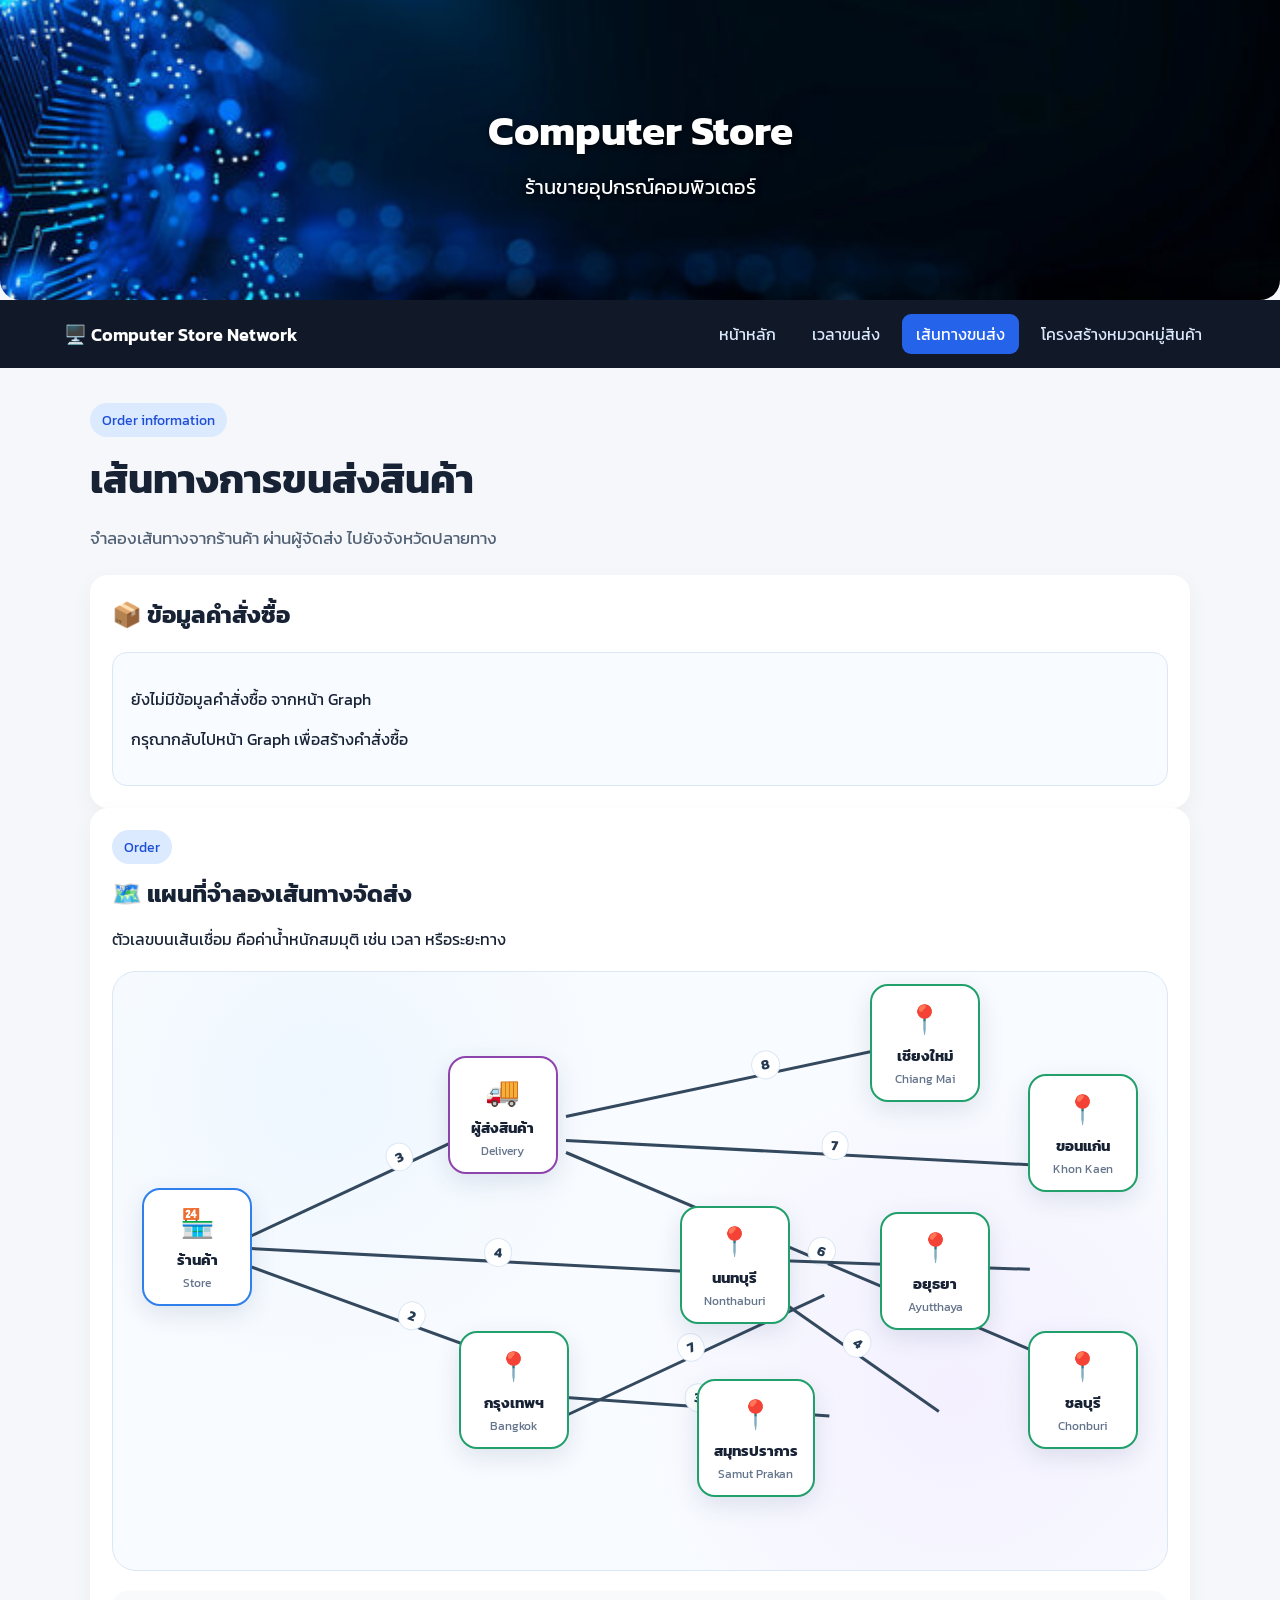
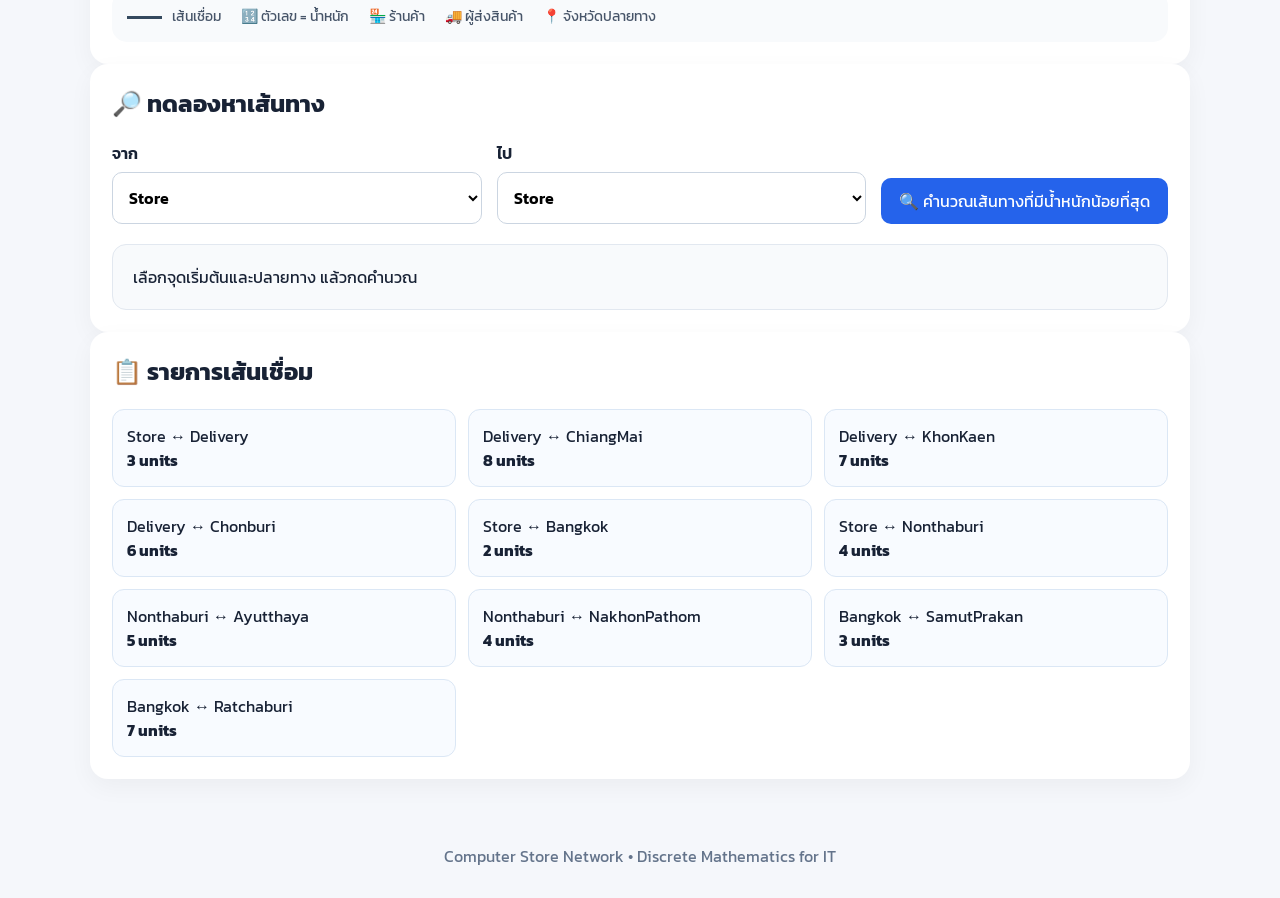
==== weighted.html @ 3d140531 "Add files via upload" ====
<!DOCTYPE html>
<html lang="th">

<head>
    <meta charset="UTF-8">

    <meta
        name="viewport"
        content="width=device-width, initial-scale=1.0">

    <title>Computer Store Network</title>

    <link rel="stylesheet" href="style.css">

    <script src="script.js" defer></script>
</head>


<body>
  <section class="hero-banner">
    <img src="img/bg.jpg" alt="Computer Store">
    <div class="hero-content">
        <h1>Computer Store</h1>
        <p>ร้านขายอุปกรณ์คอมพิวเตอร์</p>
    </div>
</section>
<header>

    <div class="brand">
        🖥️ Computer Store Network
    </div>

    <nav>
<a href="index.html">หน้าหลัก</a>  
    <a href="path graph.html">เวลาขนส่ง</a>
      <a class="active" href="weighted.html">เส้นทางขนส่ง</a>
    <a href="product tree.html">โครงสร้างหมวดหมู่สินค้า</a>
    </nav>

</header>


<main class="container">


    <!-- =========================================
         PAGE TITLE
         ========================================= -->

    <section class="page-title">

        <span class="badge">
            Order information
        </span>

        <h1>
            เส้นทางการขนส่งสินค้า
        </h1>

        <p>
            จำลองเส้นทางจากร้านค้า
            ผ่านผู้จัดส่ง
            ไปยังจังหวัดปลายทาง
        </p>

    </section>



    <!-- =========================================
         ORDER INFORMATION
         ========================================= -->

    <section class="panel">

        <h2>
            📦 ข้อมูลคำสั่งซื้อ
        </h2>

        <div
            id="orderInfo"
            class="order-info">

            <p>
                ยังไม่มีข้อมูลคำสั่งซื้อ
                จากหน้า Graph
            </p>

            <p>
                กรุณากลับไปหน้า Graph
                เพื่อสร้างคำสั่งซื้อ
            </p>

        </div>

    </section>



    <!-- =========================================
         WEIGHTED GRAPH
         ========================================= -->

    <section class="panel">

        <div class="weighted-title">

            <div>

                <span class="badge">
                    Order 
                </span>

                <h2>
                    🗺️ แผนที่จำลองเส้นทางจัดส่ง
                </h2>

                <p>
                    ตัวเลขบนเส้นเชื่อม
                    คือค่าน้ำหนักสมมุติ
                    เช่น เวลา หรือระยะทาง
                </p>

            </div>

        </div>


        <div class="weighted-map">


            <!-- STORE -->

            <div
                class="weighted-node store-node"
                style="left: 8%; top: 46%;">

                <div class="weighted-icon">
                    🏪
                </div>

                <strong>
                    ร้านค้า
                </strong>

                <small>
                    Store
                </small>

            </div>



            <!-- DELIVERY -->

            <div
                class="weighted-node delivery-node"
                style="left: 37%; top: 24%;">

                <div class="weighted-icon">
                    🚚
                </div>

                <strong>
                    ผู้ส่งสินค้า
                </strong>

                <small>
                    Delivery
                </small>

            </div>



            <!-- BANGKOK -->

            <div
                class="weighted-node province-node"
                style="left: 38%; top: 70%;">

                <div class="weighted-icon">
                    📍
                </div>

                <strong>
                    กรุงเทพฯ
                </strong>

                <small>
                    Bangkok
                </small>

            </div>



            <!-- NONTHABURI -->

            <div
                class="weighted-node province-node"
                style="left: 59%; top: 49%;">

                <div class="weighted-icon">
                    📍
                </div>

                <strong>
                    นนทบุรี
                </strong>

                <small>
                    Nonthaburi
                </small>

            </div>



            <!-- SAMUT PRAKAN -->

            <div
                class="weighted-node province-node"
                style="left: 61%; top: 78%;">

                <div class="weighted-icon">
                    📍
                </div>

                <strong>
                    สมุทรปราการ
                </strong>

                <small>
                    Samut Prakan
                </small>

            </div>



            <!-- AYUTTHAYA -->

            <div
                class="weighted-node province-node"
                style="left: 78%; top: 50%;">

                <div class="weighted-icon">
                    📍
                </div>

                <strong>
                    อยุธยา
                </strong>

                <small>
                    Ayutthaya
                </small>

            </div>



            <!-- CHIANG MAI -->

            <div
                class="weighted-node province-node"
                style="left: 77%; top: 12%;">

                <div class="weighted-icon">
                    📍
                </div>

                <strong>
                    เชียงใหม่
                </strong>

                <small>
                    Chiang Mai
                </small>

            </div>



            <!-- KHON KAEN -->

            <div
                class="weighted-node province-node"
                style="left: 92%; top: 27%;">

                <div class="weighted-icon">
                    📍
                </div>

                <strong>
                    ขอนแก่น
                </strong>

                <small>
                    Khon Kaen
                </small>

            </div>



            <!-- CHONBURI -->

            <div
                class="weighted-node province-node"
                style="left: 92%; top: 70%;">

                <div class="weighted-icon">
                    📍
                </div>

                <strong>
                    ชลบุรี
                </strong>

                <small>
                    Chonburi
                </small>

            </div>



            <!-- EDGES -->

            <div
                class="weighted-edge edge-store-delivery">

                <span>
                    3
                </span>

            </div>


            <div
                class="weighted-edge edge-delivery-chiangmai">

                <span>
                    8
                </span>

            </div>


            <div
                class="weighted-edge edge-delivery-khonkaen">

                <span>
                    7
                </span>

            </div>


            <div
                class="weighted-edge edge-delivery-chonburi">

                <span>
                    6
                </span>

            </div>


            <div
                class="weighted-edge edge-store-bangkok">

                <span>
                    2
                </span>

            </div>


            <div
                class="weighted-edge edge-store-nonthaburi">

                <span>
                    4
                </span>

            </div>


            <div
                class="weighted-edge edge-nonthaburi-ayutthaya">

                <span>
                    5
                </span>

            </div>


            <div
                class="weighted-edge edge-nonthaburi-nakhon">

                <span>
                    4
                </span>

            </div>


            <div
                class="weighted-edge edge-bangkok-samut">

                <span>
                    3
                </span>

            </div>


            <div
                class="weighted-edge edge-bangkok-ratcha">

                <span>
                    7
                </span>

            </div>


        </div>


        <!-- LEGEND -->

        <div class="weighted-legend">

            <div>
                <span class="legend-line"></span>
                เส้นเชื่อม
            </div>

            <div>
                🔢 ตัวเลข = น้ำหนัก
            </div>

            <div>
                🏪 ร้านค้า
            </div>

            <div>
                🚚 ผู้ส่งสินค้า
            </div>

            <div>
                📍 จังหวัดปลายทาง
            </div>

        </div>

    </section>



    <!-- =========================================
         SHORTEST PATH
         ========================================= -->

    <section class="panel">

        <h2>
            🔎 ทดลองหาเส้นทาง
        </h2>

        <div class="weighted-controls">

            <label>

                จาก

                <select id="weightStart">
                </select>

            </label>


            <label>

                ไป

                <select id="weightEnd">
                </select>

            </label>

            <button
                type="button"
                class="btn"
                onclick="runShortestPath()">

                🔍 คำนวณเส้นทางที่มีน้ำหนักน้อยที่สุด

            </button>

        </div>


        <div
            id="weightResult"
            class="result">

            เลือกจุดเริ่มต้นและปลายทาง
            แล้วกดคำนวณ

        </div>

    </section>



    <!-- =========================================
         EDGE LIST
         ========================================= -->

    <section class="panel">

        <h2>
            📋 รายการเส้นเชื่อม
        </h2>

        <div
            id="weightList"
            class="weight-list">

        </div>

    </section>


</main>


<footer>

    Computer Store Network
    • Discrete Mathematics for IT

</footer>


</body>

</html>
---- style.css ----
@import url('https://fonts.googleapis.com/css2?family=Kanit:wght@300;400;500;600;700&display=swap');
*{box-sizing:border-box}body{margin:0;font-family:'Kanit',sans-serif;background:#f5f7fb;color:#182235}header{background:#111827;color:white;padding:14px 5%;display:flex;align-items:center;justify-content:space-between;gap:20px;position:sticky;top:0;z-index:10}.brand{font-weight:600;font-size:1.15rem}nav{display:flex;gap:8px;flex-wrap:wrap}nav a{color:#dbeafe;text-decoration:none;padding:8px 14px;border-radius:9px}nav a:hover,nav a.active{background:#2563eb;color:white}.container{width:min(1100px,92%);margin:35px auto}.hero{display:grid;grid-template-columns:1.5fr 1fr;gap:28px;align-items:center;padding:40px;border-radius:24px;background:linear-gradient(135deg,#dbeafe,#eff6ff);margin-bottom:35px}h1{font-size:2.5rem;margin:12px 0}h2{margin-top:0}.hero p,.page-title p{color:#526174;font-size:1.05rem}.badge{display:inline-block;background:#dbeafe;color:#1d4ed8;padding:6px 12px;border-radius:999px;font-size:.9rem}.hero-card{min-height:230px;border-radius:22px;background:white;box-shadow:0 12px 30px #00000012;display:grid;place-content:center;text-align:center;font-size:4rem}.hero-card strong{font-size:1.3rem}.hero-card small{font-size:.9rem;color:#64748b}.actions{display:flex;gap:12px;margin-top:25px;flex-wrap:wrap}.btn{border:0;border-radius:10px;background:#2563eb;color:white;padding:11px 18px;font:inherit;cursor:pointer;text-decoration:none;display:inline-block}.btn:hover{filter:brightness(.93)}.btn.secondary{background:#475569}.grid{display:grid;grid-template-columns:repeat(4,1fr);gap:18px}.card,.panel{background:white;border-radius:18px;padding:22px;box-shadow:0 8px 25px #0000000b}.product-icon{font-size:3rem}.card h3{margin:8px 0}.card p{color:#64748b}.page-title{margin-bottom:24px}.controls{display:flex;align-items:end;gap:14px;flex-wrap:wrap}.controls label{display:flex;flex-direction:column;gap:6px;font-weight:500}select{padding:10px 12px;border:1px solid #cbd5e1;border-radius:9px;background:white;font:inherit;min-width:180px}.result{margin-top:20px;background:#f1f5f9;padding:18px;border-radius:12px;min-height:58px}.network-map{margin-top:20px;display:grid;grid-template-columns:repeat(3,1fr);gap:12px}.node{padding:18px;text-align:center;border:2px solid #bfdbfe;border-radius:14px;background:#eff6ff}.weight-list{display:grid;grid-template-columns:repeat(3,1fr);gap:10px}.edge{background:#f8fafc;border:1px solid #e2e8f0;padding:12px;border-radius:10px}.tree-controls{display:flex;gap:10px;margin-bottom:20px}.tree-view{display:flex;flex-direction:column;align-items:center;gap:8px}.tree-level{display:flex;justify-content:center;gap:12px;flex-wrap:wrap}.tree-node{background:#eff6ff;border:2px solid #93c5fd;border-radius:12px;padding:10px 16px;min-width:120px;text-align:center}.tree-node.root{background:#dbeafe;border-color:#2563eb;font-weight:600}.footer,footer{text-align:center;color:#64748b;padding:30px} @media(max-width:800px){.hero{grid-template-columns:1fr}.grid{grid-template-columns:repeat(2,1fr)}.network-map,.weight-list{grid-template-columns:1fr 1fr}}@media(max-width:520px){header{flex-direction:column;align-items:flex-start}.grid{grid-template-columns:1fr}.network-map,.weight-list{grid-template-columns:1fr}h1{font-size:2rem}}
/* =========================
   PRODUCT ORDER
========================= */

.product-row {
    display: flex;
    align-items: end;
    gap: 15px;
    padding: 15px;
    margin-bottom: 12px;
    background: #f8fafc;
    border: 1px solid #e2e8f0;
    border-radius: 14px;
}

.product-row label {
    flex: 1;
}

.product-row select,
.product-row input {
    width: 100%;
    margin-top: 6px;
    padding: 10px 12px;
    border: 1px solid #cbd5e1;
    border-radius: 8px;
    background: white;
}

.product-row input {
    box-sizing: border-box;
}

.remove-product {
    border: none;
    background: #fee2e2;
    color: #dc2626;
    padding: 11px 14px;
    border-radius: 8px;
    cursor: pointer;
}

.remove-product:hover {
    background: #fecaca;
}


/* =========================
   ORDER OPTIONS
========================= */

.order-options {
    display: grid;
    grid-template-columns: 1fr 1fr;
    gap: 20px;
    margin: 20px 0;
}

.order-options label {
    display: flex;
    flex-direction: column;
    gap: 7px;
}

.order-options select {
    padding: 12px;
    border: 1px solid #cbd5e1;
    border-radius: 8px;
    background: white;
}


/* =========================
   SECONDARY BUTTON
========================= */

.secondary-btn {
    margin-bottom: 20px;
    background: #64748b;
}


/* =========================
   RESULT
========================= */

.result {
    margin-top: 20px;
    padding: 20px;
    background: #f8fafc;
    border-radius: 14px;
    border: 1px solid #e2e8f0;
}

.result ul {
    padding-left: 25px;
}

.result li {
    margin-bottom: 5px;
}


/* =========================
   RESPONSIVE
========================= */

@media (max-width: 700px) {

    .product-row {
        flex-direction: column;
        align-items: stretch;
    }

    .order-options {
        grid-template-columns: 1fr;
    }

}
/* =========================================================
   WEIGHTED GRAPH
   ========================================================= */

.weighted-title {
    margin-bottom: 20px;
}

.weighted-title h2 {
    margin: 12px 0 6px;
}


/* =========================================================
   MAP
   ========================================================= */

.weighted-map {

    position: relative;

    width: 100%;

    min-height: 600px;

    overflow: hidden;

    border-radius: 24px;

    border: 1px solid #dbe7f5;

    background:
        radial-gradient(
            circle at 20% 20%,
            #eef7ff 0,
            transparent 30%
        ),
        radial-gradient(
            circle at 80% 70%,
            #f4f0ff 0,
            transparent 35%
        ),
        #f8fbff;

}


/* =========================================================
   NODE
   ========================================================= */

.weighted-node {

    position: absolute;

    transform: translate(-50%, -50%);

    min-width: 110px;

    padding: 12px 15px;

    text-align: center;

    border-radius: 18px;

    background: white;

    border: 2px solid #dbe7f5;

    box-shadow:
        0 8px 25px rgba(
            30,
            60,
            100,
            0.12
        );

    z-index: 5;

}


.weighted-node strong {

    display: block;

    font-size: 15px;

}


.weighted-node small {

    display: block;

    margin-top: 3px;

    color: #64748b;

    font-size: 12px;

}


.weighted-icon {

    font-size: 28px;

    margin-bottom: 4px;

}


/* STORE */

.store-node {

    border-color: #2f80ed;

}


/* DELIVERY */

.delivery-node {

    border-color: #8e44ad;

}


/* PROVINCE */

.province-node {

    border-color: #22a06b;

}


/* =========================================================
   EDGES
   ========================================================= */

.weighted-edge {

    position: absolute;

    height: 3px;

    background: #34495e;

    transform-origin: left center;

    z-index: 2;

}


.weighted-edge span {

    position: absolute;

    left: 50%;

    top: -22px;

    transform: translateX(-50%);

    padding: 3px 9px;

    border-radius: 20px;

    background: white;

    border: 1px solid #dbe7f5;

    font-weight: 700;

    font-size: 14px;

    color: #243b53;

}


/* =========================================================
   EDGE POSITIONS
   ========================================================= */

/* Store → Delivery */

.edge-store-delivery {

    width: 32%;

    left: 13%;

    top: 44%;

    transform: rotate(-25deg);

}


/* Delivery → Chiang Mai */

.edge-delivery-chiangmai {

    width: 39%;

    left: 43%;

    top: 24%;

    transform: rotate(-12deg);

}


/* Delivery → Khon Kaen */

.edge-delivery-khonkaen {

    width: 51%;

    left: 43%;

    top: 28%;

    transform: rotate(3deg);

}


/* Delivery → Chonburi */

.edge-delivery-chonburi {

    width: 52%;

    left: 43%;

    top: 30%;

    transform: rotate(23deg);

}


/* Store → Bangkok */

.edge-store-bangkok {

    width: 32%;

    left: 13%;

    top: 49%;

    transform: rotate(20deg);

}


/* Store → Nonthaburi */

.edge-store-nonthaburi {

    width: 47%;

    left: 13%;

    top: 46%;

    transform: rotate(3deg);

}


/* Nonthaburi → Ayutthaya */

.edge-nonthaburi-ayutthaya {

    width: 24%;

    left: 63%;

    top: 48%;

    transform: rotate(2deg);

}


/* Nonthaburi → Nakhon Pathom */

.edge-nonthaburi-nakhon {

    width: 20%;

    left: 62%;

    top: 53%;

    transform: rotate(35deg);

}


/* Bangkok → Samut Prakan */

.edge-bangkok-samut {

    width: 25%;

    left: 43%;

    top: 71%;

    transform: rotate(4deg);

}


/* Bangkok → Ratchaburi */

.edge-bangkok-ratcha {

    width: 27%;

    left: 43%;

    top: 74%;

    transform: rotate(-25deg);

}


/* =========================================================
   LEGEND
   ========================================================= */

.weighted-legend {

    display: flex;

    flex-wrap: wrap;

    gap: 20px;

    margin-top: 20px;

    padding: 15px;

    border-radius: 15px;

    background: #f8fafc;

    color: #475569;

    font-size: 14px;

}


.legend-line {

    display: inline-block;

    width: 35px;

    height: 3px;

    margin-right: 7px;

    vertical-align: middle;

    background: #34495e;

}


/* =========================================================
   WEIGHTED CONTROLS
   ========================================================= */

.weighted-controls {

    display: grid;

    grid-template-columns:
        1fr 1fr auto;

    gap: 15px;

    align-items: end;

}


.weighted-controls label {

    display: flex;

    flex-direction: column;

    gap: 7px;

    font-weight: 600;

}


.weighted-controls select {

    padding: 12px;

    border: 1px solid #cbd5e1;

    border-radius: 10px;

    background: white;

    font-family: inherit;

}


/* =========================================================
   EDGE LIST
   ========================================================= */

.weight-list {

    display: grid;

    grid-template-columns:
        repeat(3, 1fr);

    gap: 12px;

}


.edge {

    padding: 14px;

    border: 1px solid #dbe7f5;

    border-radius: 12px;

    background: #f8fbff;

}


/* =========================================================
   ORDER INFO
   ========================================================= */

.order-info {

    padding: 18px;

    border-radius: 15px;

    background: #f8fbff;

    border: 1px solid #dbe7f5;

}


/* =========================================================
   RESPONSIVE
   ========================================================= */

@media (max-width: 900px) {

    .weighted-map {

        min-height: 500px;

    }


    .weighted-node {

        min-width: 85px;

        padding: 8px;

    }


    .weighted-icon {

        font-size: 22px;

    }


    .weighted-node strong {

        font-size: 12px;

    }


    .weighted-node small {

        font-size: 10px;

    }


    .weighted-controls {

        grid-template-columns: 1fr;

    }


    .weight-list {

        grid-template-columns: 1fr 1fr;

    }

}


@media (max-width: 600px) {

    .weighted-map {

        min-height: 430px;

        transform: scale(0.95);

        transform-origin: top center;

    }


    .weighted-legend {

        flex-direction: column;

        gap: 10px;

    }


    .weight-list {

        grid-template-columns: 1fr;

    }

}
.product-card img {
    width: 100%;
    height: 220px;
    object-fit: contain;
    display: block;
    padding: 10px;
}
.product-grid {
    display: grid;
    grid-template-columns: repeat(4, 1fr);
    gap: 20px;
    width: 100%;
}

.product-card {
    background: white;
    border-radius: 12px;
    padding: 15px;
    text-align: center;
    box-shadow: 0 4px 12px rgba(0, 0, 0, 0.1);
}

.product-card img {
    width: 100%;
    height: 200px;
    object-fit: contain;
    display: block;
    margin-bottom: 10px;
}

.product-card h3 {
    margin: 5px 0;
}

.product-card p {
    margin: 0;
}
.hero-banner {
    position: relative;
    width: 100%;
    height: 300px;
    overflow: hidden;
    border-radius: 0 0 20px 20px;
}

.hero-banner img {
    width: 100%;
    height: 100%;
    object-fit: cover;
    display: block;
}

.hero-content {
    position: absolute;
    top: 50%;
    left: 50%;
    transform: translate(-50%, -50%);
    text-align: center;
    color: white;
    text-shadow: 0 2px 6px rgba(0, 0, 0, 0.7);
}

.hero-content h1 {
    font-size: 42px;
    margin: 0 0 10px;
}

.hero-content p {
    font-size: 20px;
    margin: 0;
}
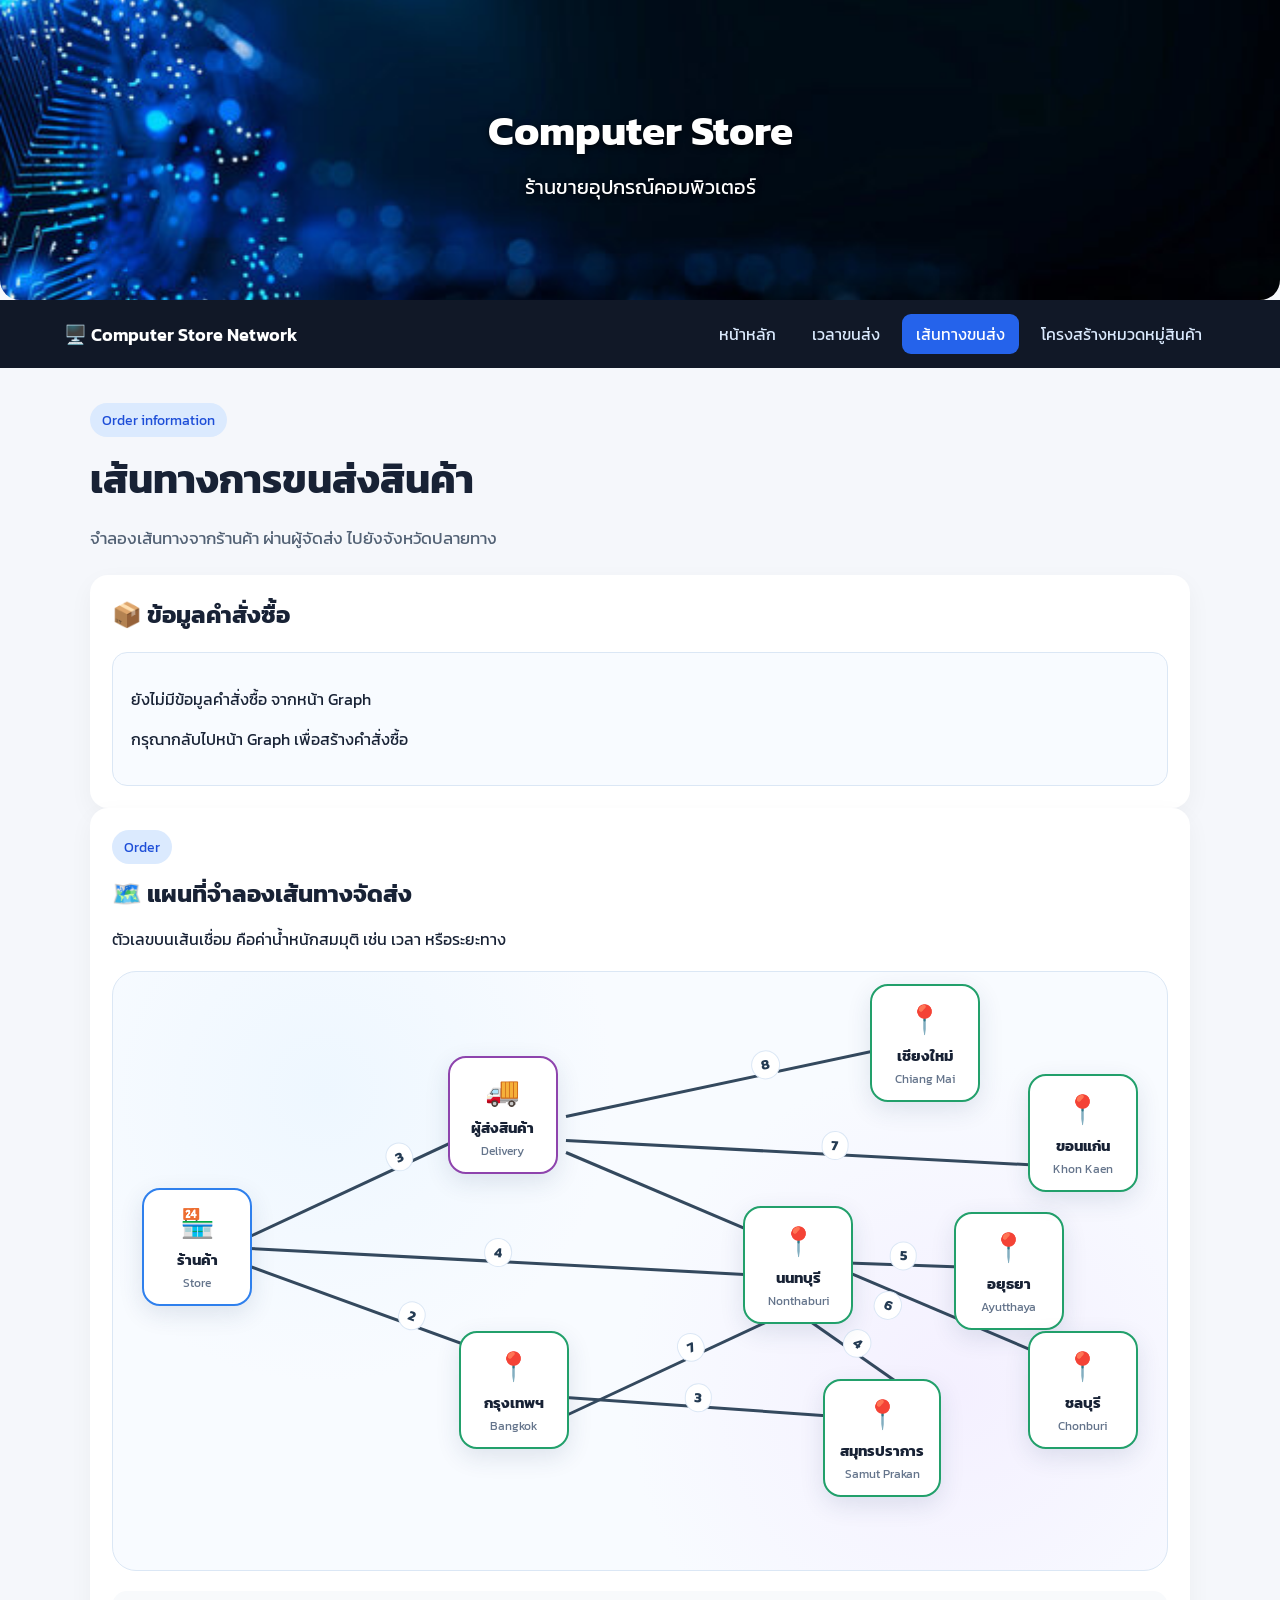
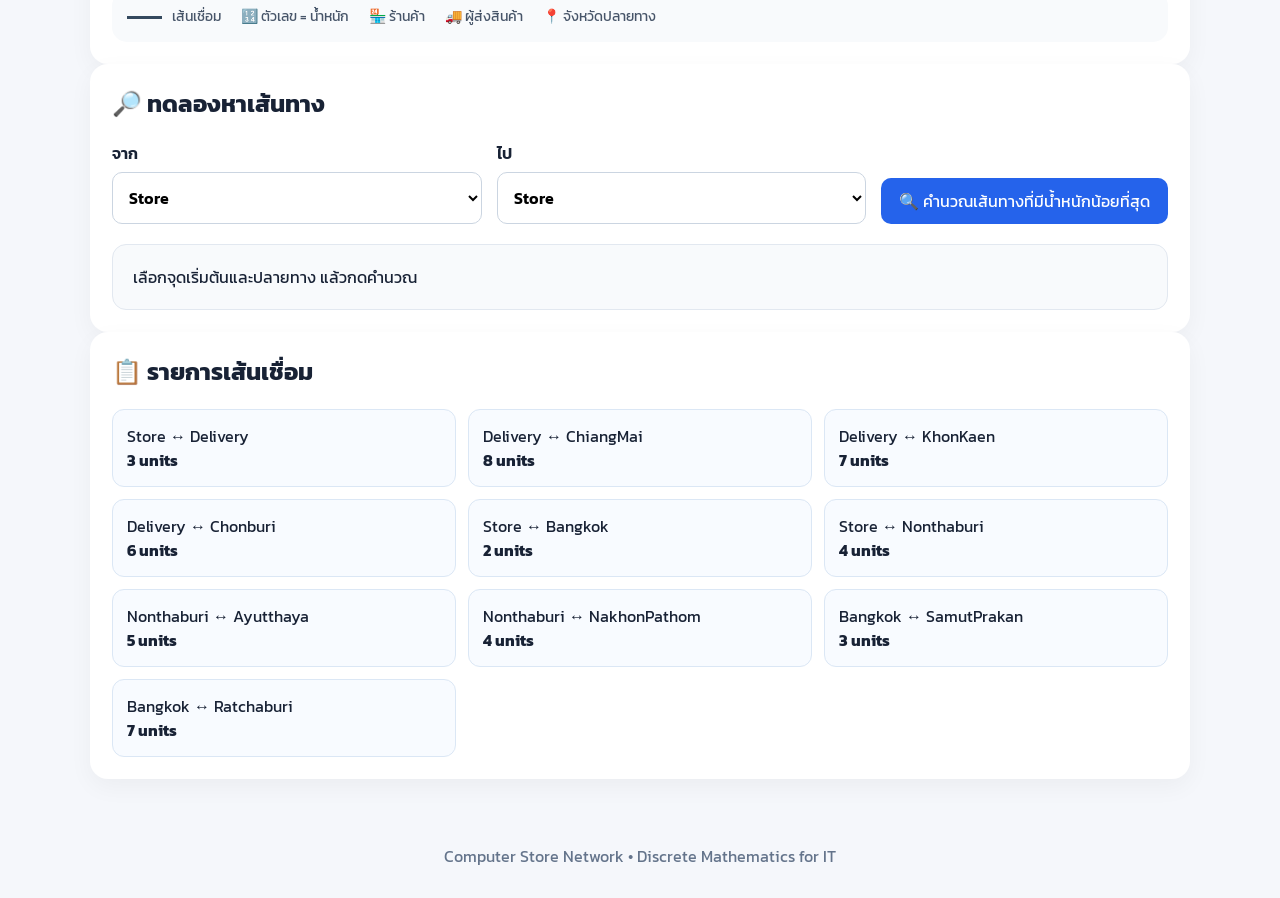
==== commit a569adbc: "Add files via upload" ====
--- a/weighted.html
+++ b/weighted.html
@@ -199,7 +199,7 @@
 
             <div
                 class="weighted-node province-node"
-                style="left: 59%; top: 49%;">
+                style="left: 65%; top: 49%;">
 
                 <div class="weighted-icon">
                     📍
@@ -221,7 +221,7 @@
 
             <div
                 class="weighted-node province-node"
-                style="left: 61%; top: 78%;">
+                style="left: 73%; top: 78%;">
 
                 <div class="weighted-icon">
                     📍
@@ -243,7 +243,7 @@
 
             <div
                 class="weighted-node province-node"
-                style="left: 78%; top: 50%;">
+                style="left: 85%; top: 50%;">
 
                 <div class="weighted-icon">
                     📍
@@ -362,8 +362,8 @@
             <div
                 class="weighted-edge edge-delivery-chonburi">
 
-                <span>
-                    6
+                <span style="left: 65%; top: 50%;">
+                    6 
                 </span>
 
             </div>
